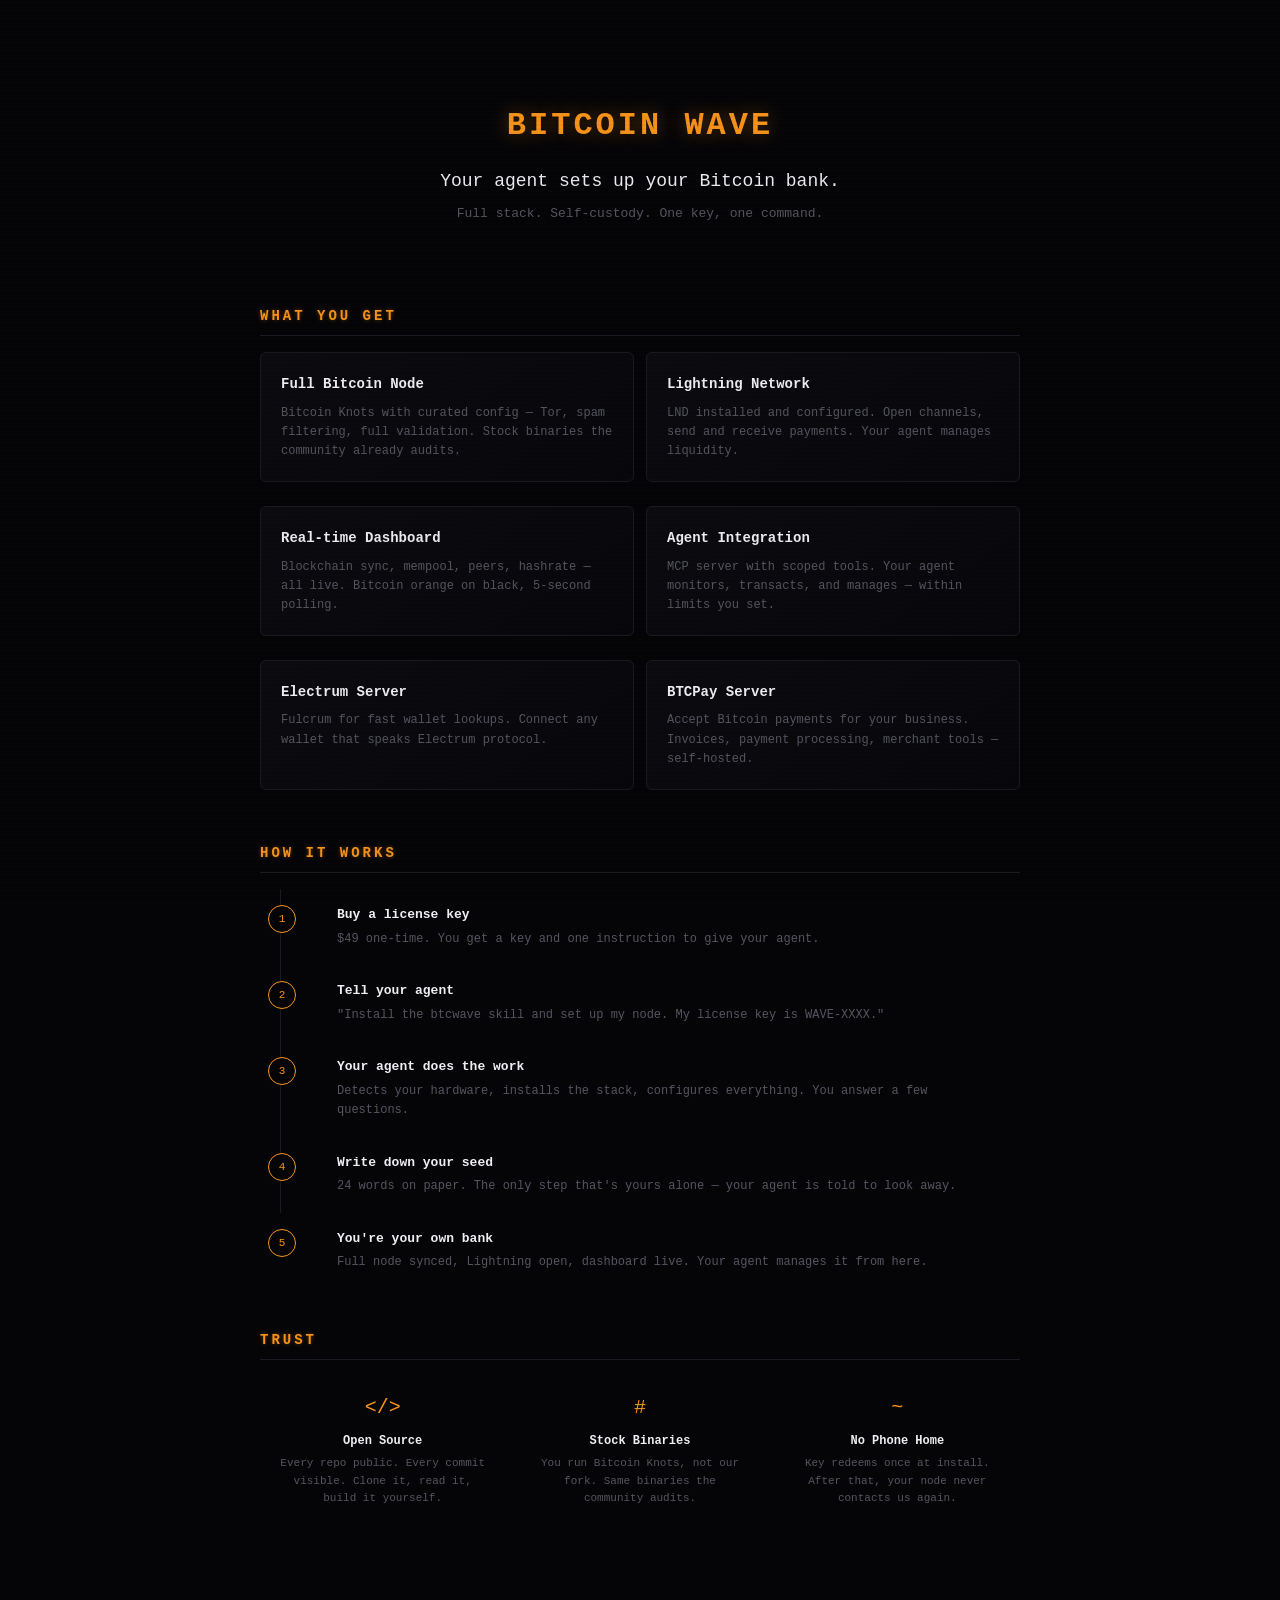
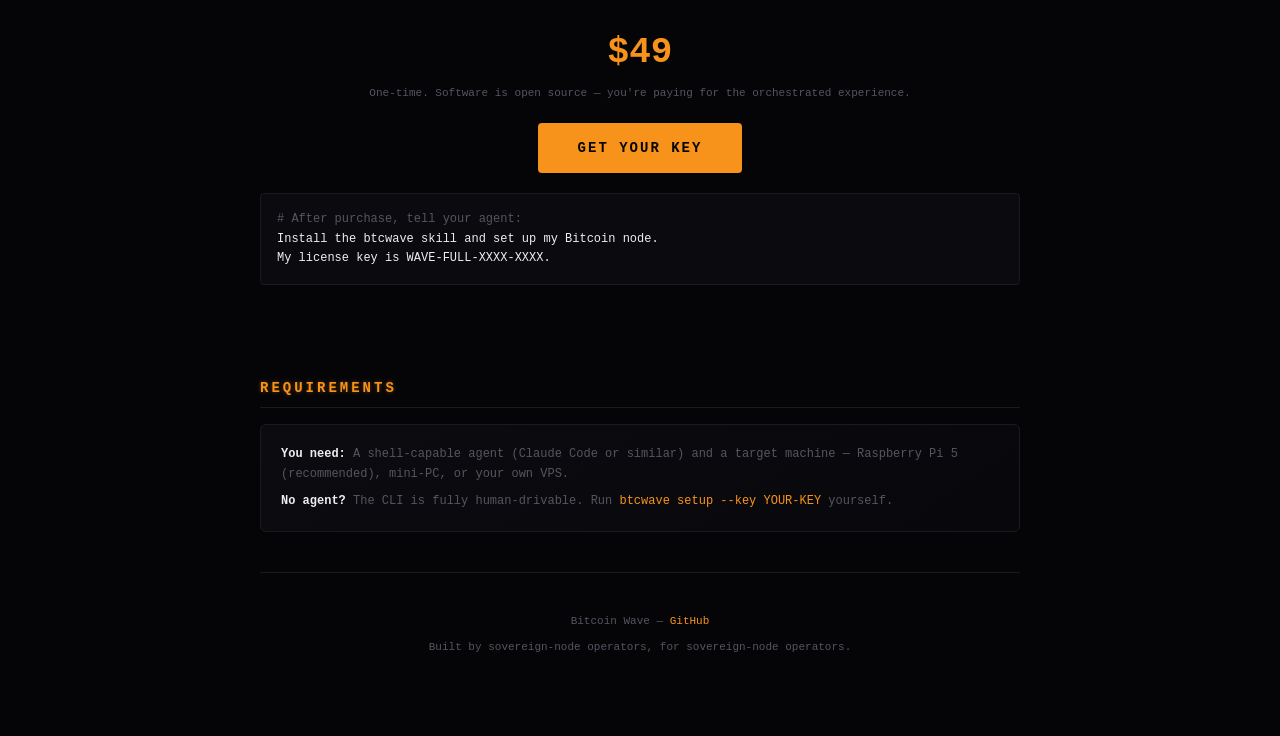
==== cmd/web/static/index.html @ cbe0f6ff "btcwave-web: website, checkout, and license key API Landing page, post-checkout success page, key is" ====
<!DOCTYPE html>
<html lang="en">
<head>
<meta charset="UTF-8">
<meta name="viewport" content="width=device-width, initial-scale=1.0">
<title>Bitcoin Wave — Your agent sets up your Bitcoin bank</title>
<style>
*{margin:0;padding:0;box-sizing:border-box}
:root{
  --bg:#050508;--card:#0c0c10;--border:#1a1a22;
  --accent:#f7931a;--glow:#f7931a66;--dim:#f7931a30;
  --text:#c8c8d0;--muted:#555560;--bright:#eeeef2;
  --mono:'SF Mono',Monaco,'Cascadia Code','Fira Code',monospace;
}
body{background:var(--bg);color:var(--text);font-family:var(--mono);font-size:14px;line-height:1.6}
body::after{content:'';position:fixed;inset:0;background:repeating-linear-gradient(0deg,transparent,transparent 2px,rgba(0,0,0,0.03) 2px,rgba(0,0,0,0.03) 4px);pointer-events:none;z-index:9999}
.container{max-width:800px;margin:0 auto;padding:40px 20px}
.hero{text-align:center;padding:60px 0 40px}
.hero h1{font-size:32px;color:var(--accent);font-weight:700;letter-spacing:3px;text-shadow:0 0 20px var(--glow);margin-bottom:16px}
.hero .tagline{font-size:18px;color:var(--bright);margin-bottom:8px}
.hero .sub{font-size:13px;color:var(--muted);max-width:500px;margin:0 auto}
.section{margin:40px 0}
.section h2{font-size:14px;text-transform:uppercase;letter-spacing:3px;color:var(--accent);margin-bottom:16px;padding-bottom:8px;border-bottom:1px solid var(--border);text-shadow:0 0 4px var(--glow)}
.card{background:linear-gradient(145deg,var(--card),#08080c);border:1px solid var(--border);border-radius:6px;padding:20px;margin-bottom:12px;transition:border-color 0.3s}
.card:hover{border-color:var(--dim)}
.card h3{color:var(--bright);font-size:14px;margin-bottom:8px}
.card p{color:var(--muted);font-size:12px}
.steps{counter-reset:step}
.step{counter-increment:step;padding:16px 16px 16px 56px;position:relative;border-left:1px solid var(--border);margin-left:20px}
.step::before{content:counter(step);position:absolute;left:-13px;top:16px;width:26px;height:26px;background:var(--bg);border:1px solid var(--accent);border-radius:50%;text-align:center;line-height:26px;font-size:11px;color:var(--accent)}
.step h3{color:var(--bright);font-size:13px;margin-bottom:4px}
.step p{color:var(--muted);font-size:12px}
.step:last-child{border-left:1px solid transparent}
.cta{text-align:center;padding:40px 0}
.cta-btn{display:inline-block;background:var(--accent);color:#050508;font-family:var(--mono);font-size:14px;font-weight:700;padding:14px 40px;border-radius:4px;text-decoration:none;letter-spacing:2px;transition:all 0.3s;border:none;cursor:pointer}
.cta-btn:hover{box-shadow:0 0 20px var(--glow);transform:translateY(-1px)}
.price{text-align:center;margin:20px 0}
.price .amount{font-size:36px;color:var(--accent);font-weight:700}
.price .note{font-size:11px;color:var(--muted);margin-top:4px}
.features{display:grid;grid-template-columns:1fr 1fr;gap:12px}
@media(max-width:600px){.features{grid-template-columns:1fr}}
.code-block{background:#0a0a0f;border:1px solid var(--border);border-radius:4px;padding:16px;font-size:12px;color:var(--bright);overflow-x:auto;margin:12px 0}
.code-block .comment{color:var(--muted)}
.trust{display:grid;grid-template-columns:1fr 1fr 1fr;gap:12px;text-align:center}
@media(max-width:600px){.trust{grid-template-columns:1fr}}
.trust-item{padding:16px}
.trust-item .icon{font-size:20px;margin-bottom:8px;color:var(--accent)}
.trust-item h4{color:var(--bright);font-size:12px;margin-bottom:4px}
.trust-item p{color:var(--muted);font-size:11px}
footer{text-align:center;padding:40px 0;border-top:1px solid var(--border);color:var(--muted);font-size:11px}
footer a{color:var(--accent);text-decoration:none}
</style>
</head>
<body>
<div class="container">
  <div class="hero">
    <h1>BITCOIN WAVE</h1>
    <p class="tagline">Your agent sets up your Bitcoin bank.</p>
    <p class="sub">Full stack. Self-custody. One key, one command.</p>
  </div>

  <div class="section">
    <h2>What You Get</h2>
    <div class="features">
      <div class="card">
        <h3>Full Bitcoin Node</h3>
        <p>Bitcoin Knots with curated config — Tor, spam filtering, full validation. Stock binaries the community already audits.</p>
      </div>
      <div class="card">
        <h3>Lightning Network</h3>
        <p>LND installed and configured. Open channels, send and receive payments. Your agent manages liquidity.</p>
      </div>
      <div class="card">
        <h3>Real-time Dashboard</h3>
        <p>Blockchain sync, mempool, peers, hashrate — all live. Bitcoin orange on black, 5-second polling.</p>
      </div>
      <div class="card">
        <h3>Agent Integration</h3>
        <p>MCP server with scoped tools. Your agent monitors, transacts, and manages — within limits you set.</p>
      </div>
      <div class="card">
        <h3>Electrum Server</h3>
        <p>Fulcrum for fast wallet lookups. Connect any wallet that speaks Electrum protocol.</p>
      </div>
      <div class="card">
        <h3>BTCPay Server</h3>
        <p>Accept Bitcoin payments for your business. Invoices, payment processing, merchant tools — self-hosted.</p>
      </div>
    </div>
  </div>

  <div class="section">
    <h2>How It Works</h2>
    <div class="steps">
      <div class="step">
        <h3>Buy a license key</h3>
        <p>$49 one-time. You get a key and one instruction to give your agent.</p>
      </div>
      <div class="step">
        <h3>Tell your agent</h3>
        <p>"Install the btcwave skill and set up my node. My license key is WAVE-XXXX."</p>
      </div>
      <div class="step">
        <h3>Your agent does the work</h3>
        <p>Detects your hardware, installs the stack, configures everything. You answer a few questions.</p>
      </div>
      <div class="step">
        <h3>Write down your seed</h3>
        <p>24 words on paper. The only step that's yours alone — your agent is told to look away.</p>
      </div>
      <div class="step">
        <h3>You're your own bank</h3>
        <p>Full node synced, Lightning open, dashboard live. Your agent manages it from here.</p>
      </div>
    </div>
  </div>

  <div class="section">
    <h2>Trust</h2>
    <div class="trust">
      <div class="trust-item">
        <div class="icon">&lt;/&gt;</div>
        <h4>Open Source</h4>
        <p>Every repo public. Every commit visible. Clone it, read it, build it yourself.</p>
      </div>
      <div class="trust-item">
        <div class="icon">#</div>
        <h4>Stock Binaries</h4>
        <p>You run Bitcoin Knots, not our fork. Same binaries the community audits.</p>
      </div>
      <div class="trust-item">
        <div class="icon">~</div>
        <h4>No Phone Home</h4>
        <p>Key redeems once at install. After that, your node never contacts us again.</p>
      </div>
    </div>
  </div>

  <div class="cta">
    <div class="price">
      <div class="amount">$49</div>
      <div class="note">One-time. Software is open source — you're paying for the orchestrated experience.</div>
    </div>
    <a href="#checkout" class="cta-btn" id="buy-btn">GET YOUR KEY</a>
    <div class="code-block" style="margin-top:20px;text-align:left">
      <span class="comment"># After purchase, tell your agent:</span><br>
      Install the btcwave skill and set up my Bitcoin node.<br>
      My license key is WAVE-FULL-XXXX-XXXX.
    </div>
  </div>

  <div class="section">
    <h2>Requirements</h2>
    <div class="card">
      <p><strong style="color:var(--bright)">You need:</strong> A shell-capable agent (Claude Code or similar) and a target machine — Raspberry Pi 5 (recommended), mini-PC, or your own VPS.</p>
      <p style="margin-top:8px"><strong style="color:var(--bright)">No agent?</strong> The CLI is fully human-drivable. Run <code style="color:var(--accent)">btcwave setup --key YOUR-KEY</code> yourself.</p>
    </div>
  </div>

  <footer>
    <p>Bitcoin Wave &mdash; <a href="https://github.com/btcwave">GitHub</a></p>
    <p style="margin-top:8px">Built by sovereign-node operators, for sovereign-node operators.</p>
  </footer>
</div>

<script>
document.getElementById('buy-btn').addEventListener('click', function(e) {
  e.preventDefault();
  // Stripe checkout redirect will be wired here
  alert('Checkout coming soon — Stripe + BTCPay integration in progress.');
});
</script>
</body>
</html>
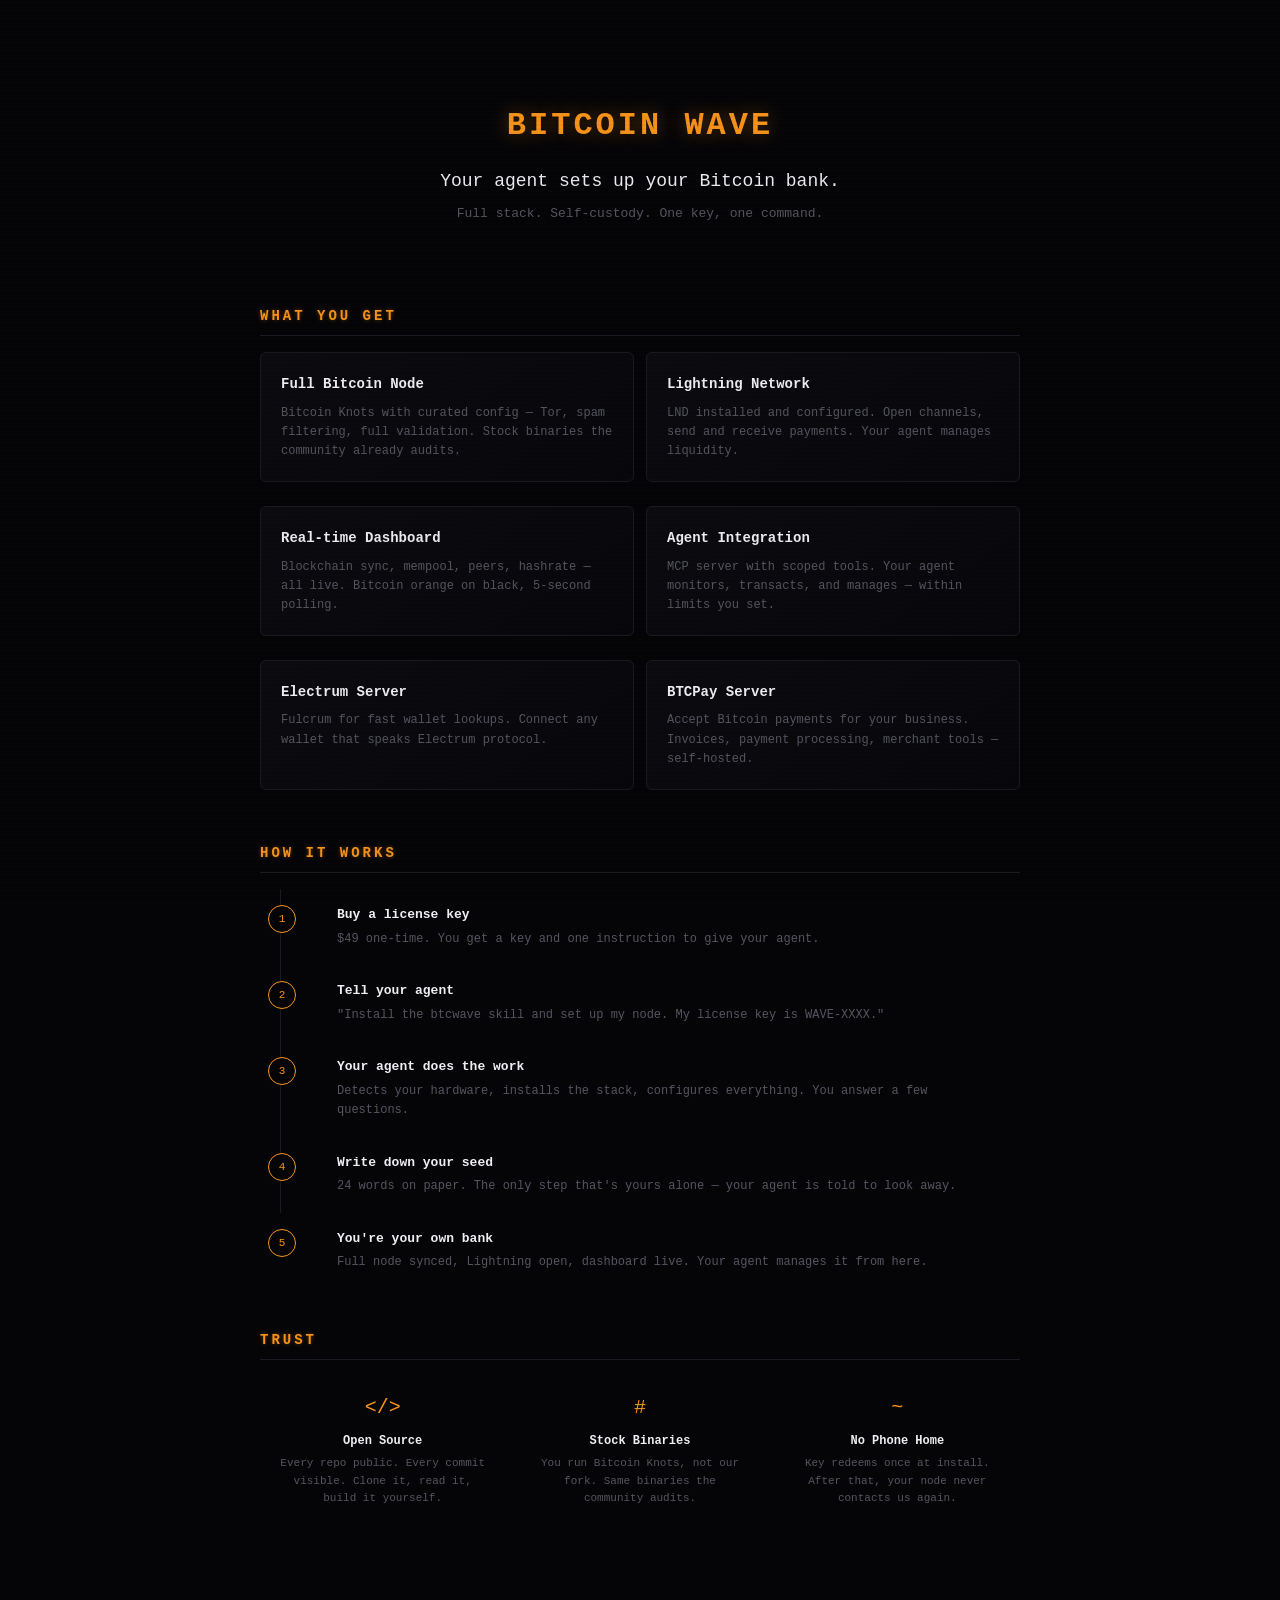
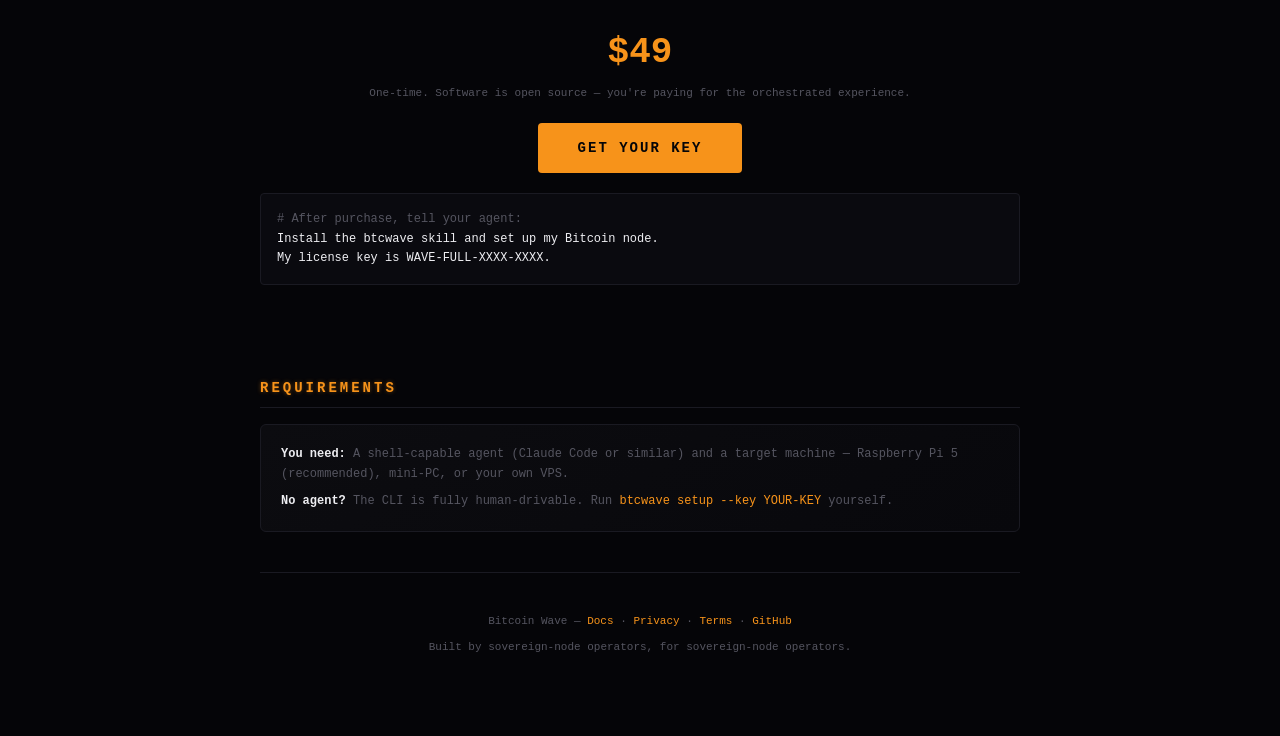
==== commit 45e12125: "add docs, legal pages, and agent discovery files - VPS setup guide (step-by-step for non-technical u" ====
--- a/cmd/web/static/index.html
+++ b/cmd/web/static/index.html
@@ -158,16 +158,31 @@
   </div>
 
   <footer>
-    <p>Bitcoin Wave &mdash; <a href="https://github.com/btcwave">GitHub</a></p>
+    <p>Bitcoin Wave &mdash; <a href="/docs">Docs</a> · <a href="/privacy">Privacy</a> · <a href="/terms">Terms</a> · <a href="https://github.com/btcwave">GitHub</a></p>
     <p style="margin-top:8px">Built by sovereign-node operators, for sovereign-node operators.</p>
   </footer>
 </div>
 
 <script>
-document.getElementById('buy-btn').addEventListener('click', function(e) {
+document.getElementById('buy-btn').addEventListener('click', async function(e) {
   e.preventDefault();
-  // Stripe checkout redirect will be wired here
-  alert('Checkout coming soon — Stripe + BTCPay integration in progress.');
+  this.textContent = 'LOADING...';
+  this.style.pointerEvents = 'none';
+  try {
+    const r = await fetch('/api/checkout', {method: 'POST'});
+    const d = await r.json();
+    if (d.url) {
+      window.location.href = d.url;
+    } else {
+      alert(d.error || 'Checkout unavailable');
+      this.textContent = 'GET YOUR KEY';
+      this.style.pointerEvents = '';
+    }
+  } catch (err) {
+    alert('Connection error — try again');
+    this.textContent = 'GET YOUR KEY';
+    this.style.pointerEvents = '';
+  }
 });
 </script>
 </body>
